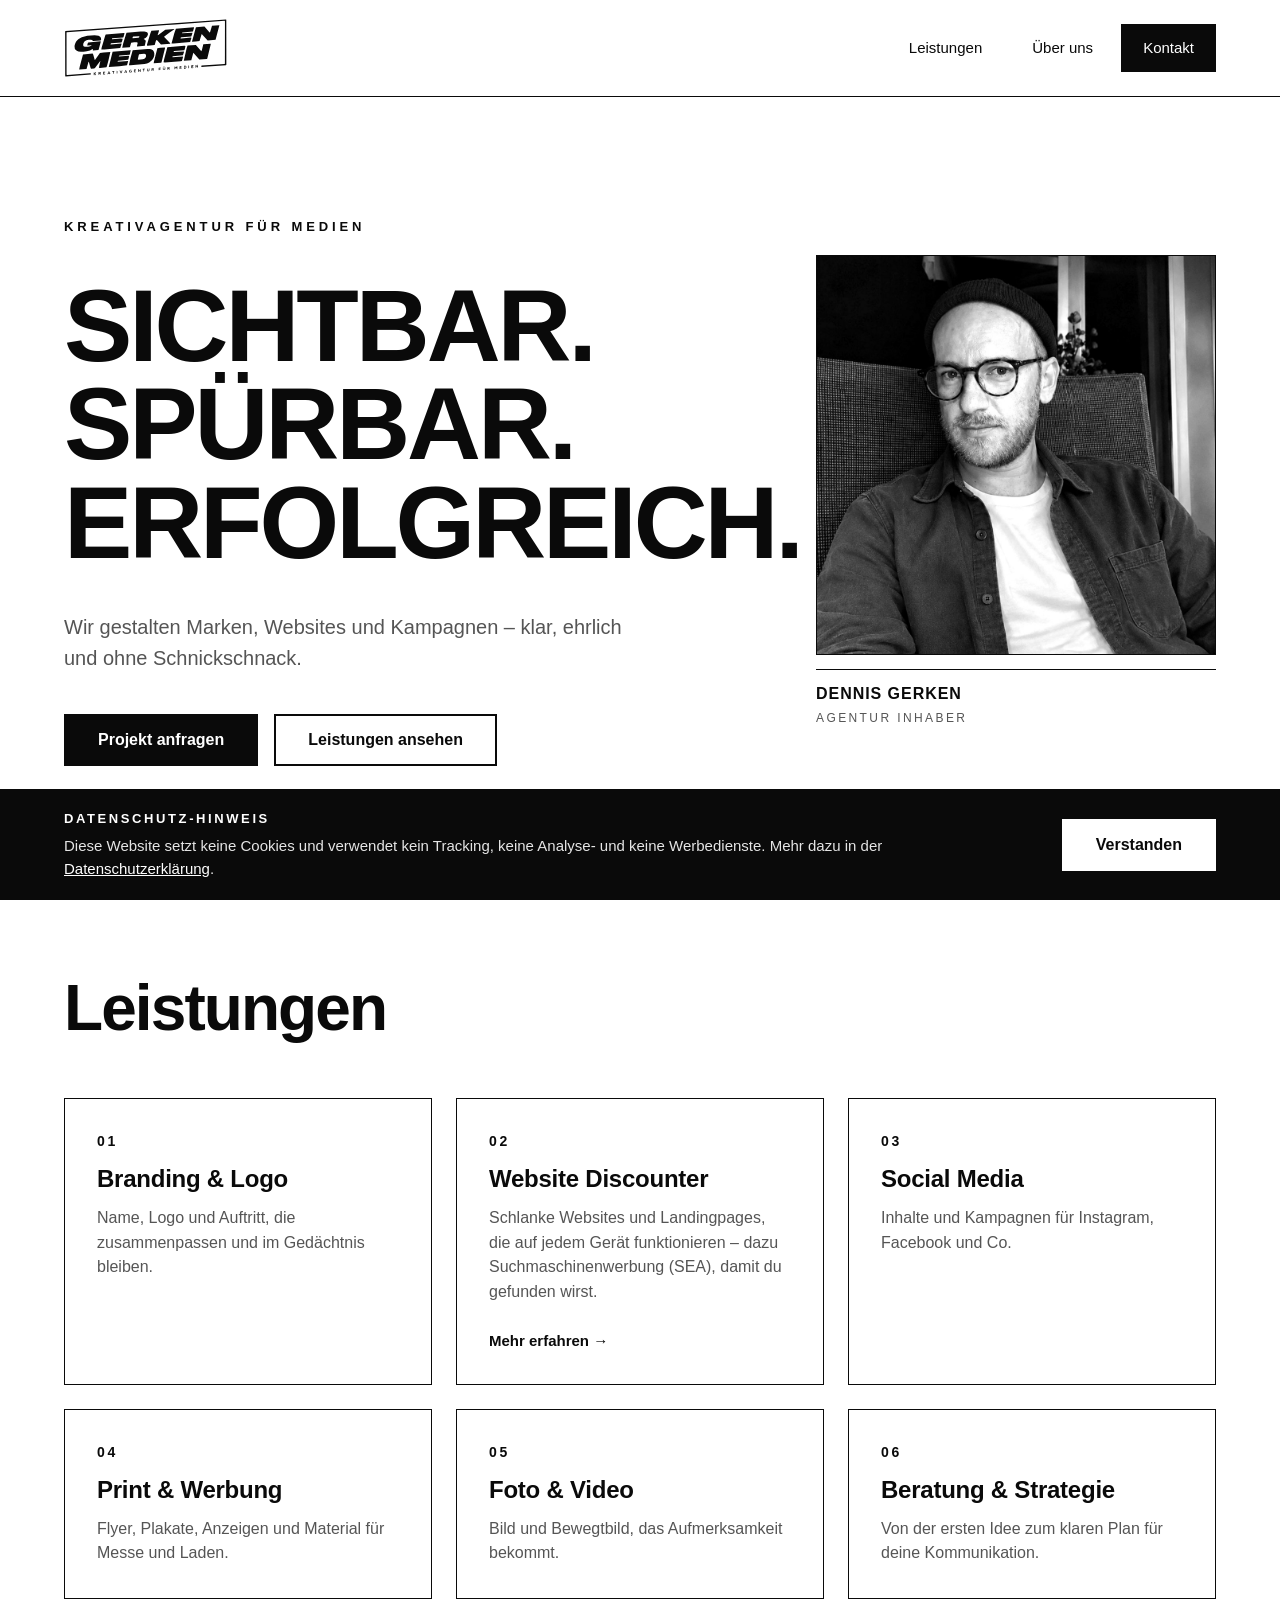
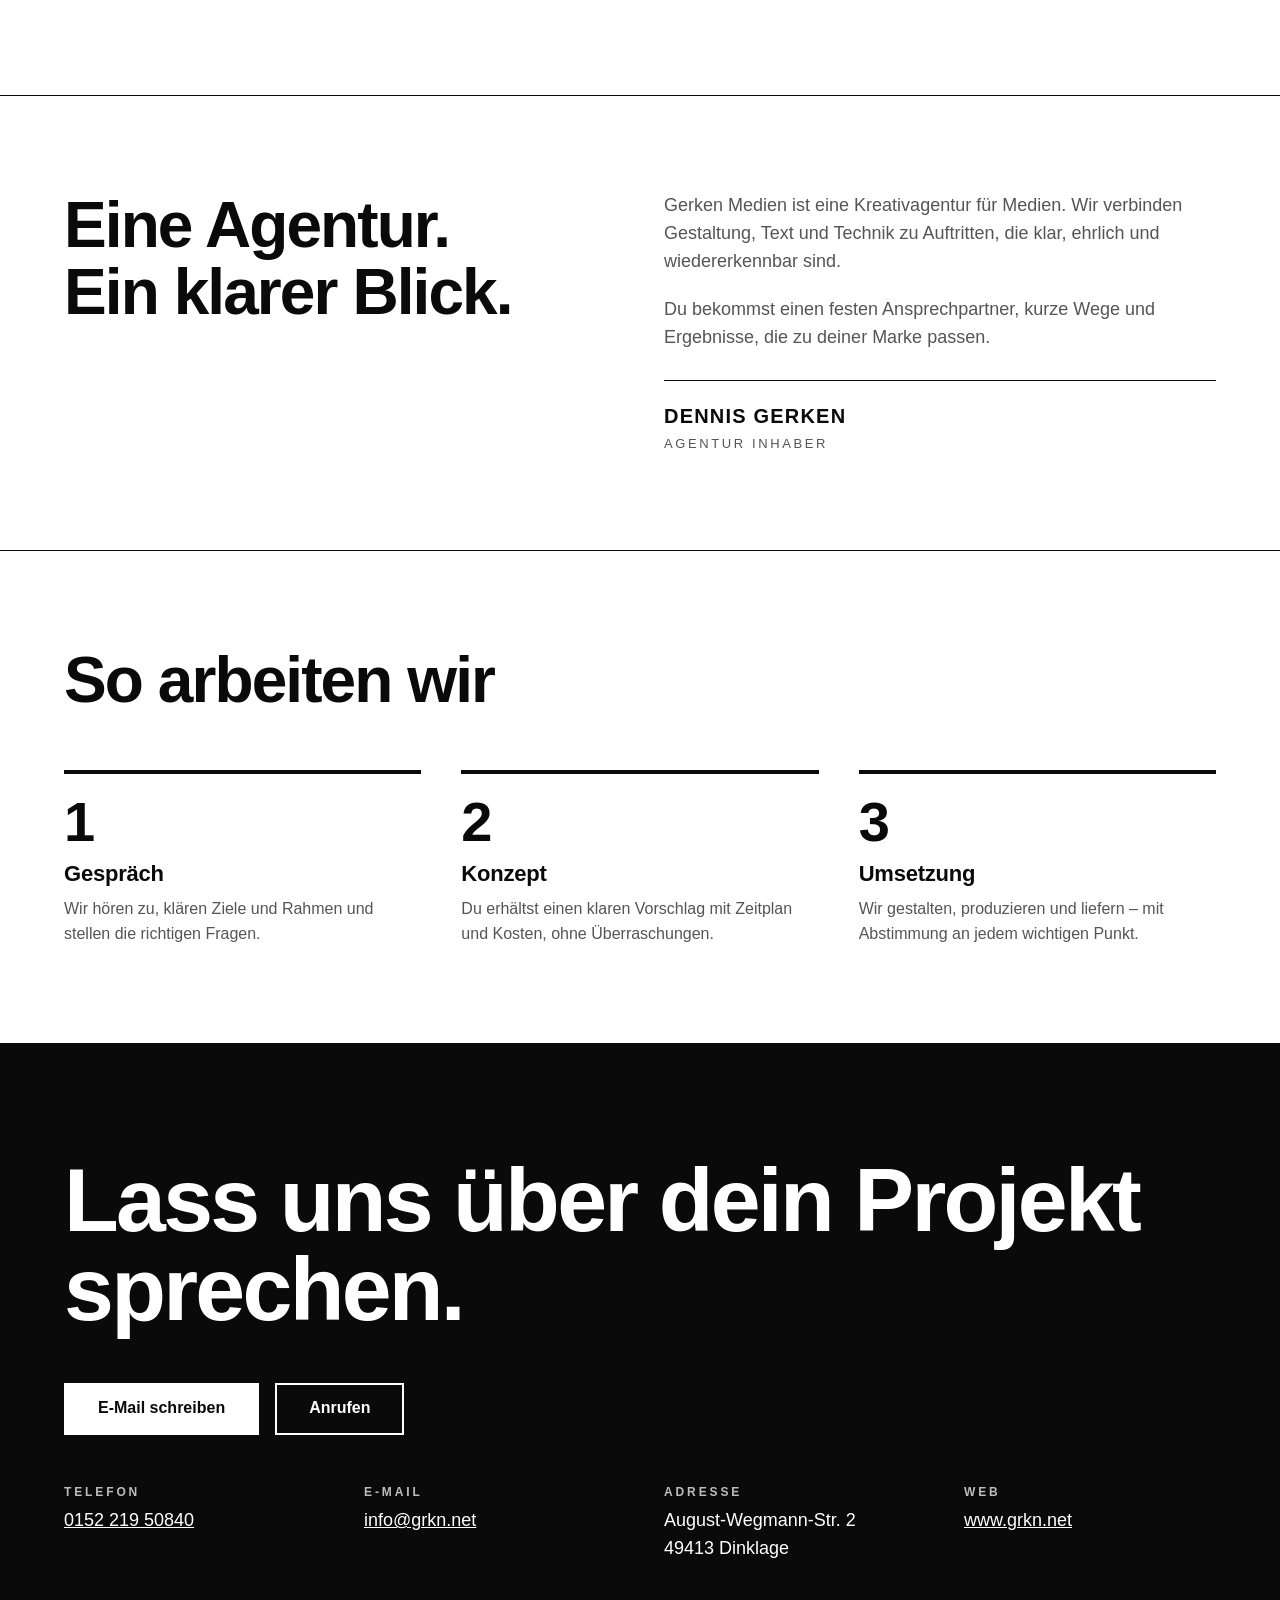
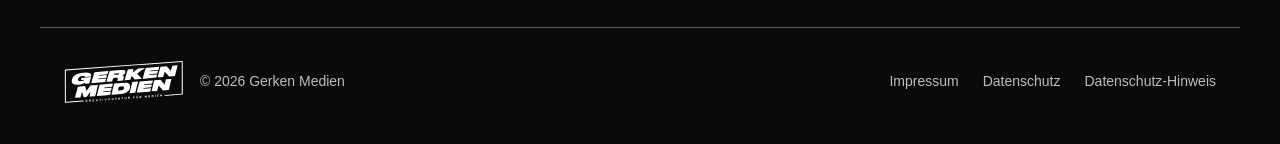
==== index.html @ 472004ef "Telefonnummer geändert auf 0152 219 50840 (Startseite, Impressum, Datenschutz) Co-Authored-By: Claud" ====
<!doctype html>
<html lang="de">
<head>
<meta charset="utf-8">
<meta name="viewport" content="width=device-width, initial-scale=1">
<title>Gerken Medien – Kreativagentur für Medien in Dinklage</title>
<meta name="description" content="Gerken Medien ist deine Kreativagentur für Medien: Branding, Webdesign, Social Media, Print, Foto und Video. Sichtbar. Spürbar. Erfolgreich.">
<link rel="icon" href="favicon.svg" type="image/svg+xml">
<link rel="stylesheet" href="style.css?v=20261028">
</head>
<body>
<a class="skip" href="#inhalt">Zum Inhalt springen</a>

<header class="site-header">
<div class="wrap">
<a class="brand" href="index.html" aria-label="Gerken Medien – Startseite"><img src="logo.svg" alt="Gerken Medien – Kreativagentur für Medien" width="164" height="60"></a>
<nav class="nav" aria-label="Hauptnavigation">
<a href="#leistungen">Leistungen</a>
<a href="#ueber-uns">Über uns</a>
<a class="btn-nav" href="#kontakt">Kontakt</a>
</nav>
</div>
</header>

<main id="inhalt">
<section class="hero" style="border-top:0">
<div class="wrap hero-grid">
<div class="hero-text">
<p class="eyebrow">Kreativagentur für Medien</p>
<h1>SICHTBAR.<br>SPÜRBAR.<br>ERFOLGREICH.</h1>
<p class="lead">Wir gestalten Marken, Websites und Kampagnen – klar, ehrlich und ohne Schnickschnack.</p>
<div class="actions">
<a class="btn btn-solid" href="#kontakt">Projekt anfragen</a>
<a class="btn btn-line" href="#leistungen">Leistungen ansehen</a>
</div>
</div>
<figure class="hero-photo">
<img src="dennis-gerken.jpg?v=20261028" width="1000" height="1000" alt="Dennis Gerken, Inhaber von Gerken Medien" fetchpriority="high">
<figcaption><strong>Dennis Gerken</strong><span>Agentur Inhaber</span></figcaption>
</figure>
</div>
</section>

<section id="leistungen" class="section">
<div class="wrap stack">
<h2>Leistungen</h2>
<div class="cards">
<article class="card"><span class="no">01</span><h3>Branding &amp; Logo</h3><p>Name, Logo und Auftritt, die zusammenpassen und im Gedächtnis bleiben.</p></article>
<a class="card card-link" href="https://www.gerken-medien.de/wd" target="_blank" rel="noopener"><span class="no">02</span><h3>Website Discounter</h3><p>Schlanke Websites und Landingpages, die auf jedem Gerät funktionieren – dazu Suchmaschinenwerbung (SEA), damit du gefunden wirst.</p><span class="more">Mehr erfahren →<span class="sr"> (öffnet gerken-medien.de in neuem Tab)</span></span></a>
<article class="card"><span class="no">03</span><h3>Social Media</h3><p>Inhalte und Kampagnen für Instagram, Facebook und Co.</p></article>
<article class="card"><span class="no">04</span><h3>Print &amp; Werbung</h3><p>Flyer, Plakate, Anzeigen und Material für Messe und Laden.</p></article>
<article class="card"><span class="no">05</span><h3>Foto &amp; Video</h3><p>Bild und Bewegtbild, das Aufmerksamkeit bekommt.</p></article>
<article class="card"><span class="no">06</span><h3>Beratung &amp; Strategie</h3><p>Von der ersten Idee zum klaren Plan für deine Kommunikation.</p></article>
</div>
</div>
</section>

<section id="ueber-uns" class="section">
<div class="wrap two">
<h2>Eine Agentur.<br>Ein klarer Blick.</h2>
<div class="text">
<p>Gerken Medien ist eine Kreativagentur für Medien. Wir verbinden Gestaltung, Text und Technik zu Auftritten, die klar, ehrlich und wiedererkennbar sind.</p>
<p>Du bekommst einen festen Ansprechpartner, kurze Wege und Ergebnisse, die zu deiner Marke passen.</p>
<div class="person"><strong>Dennis Gerken</strong><span>Agentur Inhaber</span></div>
</div>
</div>
</section>

<section class="section">
<div class="wrap stack">
<h2>So arbeiten wir</h2>
<div class="steps">
<div class="step"><span class="n">1</span><h3>Gespräch</h3><p>Wir hören zu, klären Ziele und Rahmen und stellen die richtigen Fragen.</p></div>
<div class="step"><span class="n">2</span><h3>Konzept</h3><p>Du erhältst einen klaren Vorschlag mit Zeitplan und Kosten, ohne Überraschungen.</p></div>
<div class="step"><span class="n">3</span><h3>Umsetzung</h3><p>Wir gestalten, produzieren und liefern – mit Abstimmung an jedem wichtigen Punkt.</p></div>
</div>
</div>
</section>

<section id="kontakt" class="contact dark">
<div class="wrap">
<h2>Lass uns über dein Projekt sprechen.</h2>
<div class="actions">
<a class="btn btn-white" href="mailto:info@grkn.net">E-Mail schreiben</a>
<a class="btn btn-ghost" href="tel:+4915221950840">Anrufen</a>
</div>
<address class="facts">
<div><span class="k">Telefon</span><a href="tel:+4915221950840">0152 219 50840</a></div>
<div><span class="k">E-Mail</span><a href="mailto:info@grkn.net">info@grkn.net</a></div>
<div><span class="k">Adresse</span><span>August-Wegmann-Str. 2<br>49413 Dinklage</span></div>
<div><span class="k">Web</span><a href="https://www.grkn.net">www.grkn.net</a></div>
</address>
</div>
</section>
</main>

<footer class="site-footer dark">
<div class="wrap">
<div style="display:flex;align-items:center;gap:16px">
<img src="logo-weiss.svg" alt="Gerken Medien" width="120" height="44">
<span>© 2026 Gerken Medien</span>
</div>
<nav aria-label="Rechtliches">
<a href="impressum.html">Impressum</a>
<a href="datenschutz.html">Datenschutz</a>
<button type="button" class="linklike" data-hinweis-oeffnen>Datenschutz-Hinweis</button>
</nav>
</div>
</footer>
<div id="cookie-hinweis" class="cookie" role="region" aria-labelledby="cookie-titel" hidden>
<div class="cookie-inner">
<div class="cookie-text">
<strong id="cookie-titel">Datenschutz-Hinweis</strong>
<p>Diese Website setzt keine Cookies und verwendet kein Tracking, keine Analyse- und keine Werbedienste. Mehr dazu in der <a href="datenschutz.html">Datenschutzerklärung</a>.</p>
</div>
<div class="cookie-actions">
<button type="button" id="cookie-ok" class="btn btn-white">Verstanden</button>
</div>
</div>
</div>
<script src="cookie-banner.js?v=1" defer></script>
</body>
</html>
---- style.css ----
/* Gerken Medien – schlichtes Schwarz-Weiß-Design, keine externen Ressourcen */
:root{--ink:#0A0A0A;--paper:#FFFFFF;--muted:#555555;--soft:#BDBDBD}
*{box-sizing:border-box}
html{scroll-behavior:smooth}
body{margin:0;background:var(--paper);color:var(--ink);font-family:"Helvetica Neue",Helvetica,Arial,system-ui,sans-serif;line-height:1.55;-webkit-font-smoothing:antialiased}
a{color:var(--ink)}
a:hover{color:var(--muted)}
img{max-width:100%;height:auto;display:block}
.wrap{max-width:1200px;margin:0 auto;padding:0 24px}
h1,h2,h3{margin:0;font-weight:800;letter-spacing:-0.03em;line-height:1.05}
p{margin:0}
.skip{position:absolute;left:-999px;top:0;background:var(--ink);color:var(--paper);padding:12px 16px;z-index:10}
.skip:focus{left:0}
:focus-visible{outline:3px solid var(--ink);outline-offset:3px}
.dark :focus-visible{outline-color:var(--paper)}

/* Kopf */
.site-header{border-bottom:1px solid var(--ink)}
.site-header .wrap{display:flex;flex-wrap:wrap;align-items:center;justify-content:space-between;gap:16px;padding-top:18px;padding-bottom:18px}
.brand img{height:60px;width:auto}
.nav{display:flex;flex-wrap:wrap;align-items:center;gap:8px 6px;font-size:15px;font-weight:500}
.nav a{text-decoration:none;padding:12px 22px;color:var(--ink);transition:background-color .2s ease,color .2s ease}
.nav a:hover{background:var(--ink);color:var(--paper)}
.nav a.btn-nav{background:var(--ink);color:var(--paper)}
.nav a.btn-nav:hover{background:var(--muted);color:var(--paper)}

/* Buttons */
.btn{display:inline-flex;align-items:center;min-height:52px;padding:0 32px;font-weight:700;font-size:16px;text-decoration:none;border:2px solid var(--ink);transition:background-color .2s ease,color .2s ease,border-color .2s ease}
.btn-solid{background:var(--ink);color:var(--paper)}
.btn-solid:hover{background:var(--paper);border-color:var(--ink);color:var(--ink)}
.btn-line{background:transparent;color:var(--ink)}
.btn-line:hover{background:var(--ink);color:var(--paper)}
.btn-white{background:var(--paper);color:var(--ink);border-color:var(--paper)}
.btn-white:hover{background:var(--ink);border-color:var(--paper);color:var(--paper)}
.btn-ghost{background:transparent;color:var(--paper);border-color:var(--paper)}

/* Hero */
.hero{padding:120px 0 112px}
.hero-grid{display:flex;flex-wrap:wrap;align-items:center;justify-content:space-between;gap:56px}
.hero-text{flex:1 1 520px;display:flex;flex-direction:column;gap:40px;min-width:0}
.hero-photo{flex:0 1 400px;margin:0;display:flex;flex-direction:column;gap:14px}
.hero-photo img{width:100%;aspect-ratio:1/1;object-fit:cover;border:1px solid var(--ink);filter:grayscale(1)}
.hero-photo figcaption{display:flex;flex-direction:column;gap:2px;border-top:1px solid var(--ink);padding-top:12px}
.hero-photo strong{font-size:16px;letter-spacing:.06em;text-transform:uppercase}
.hero-photo span{font-size:12px;letter-spacing:.2em;text-transform:uppercase;color:var(--muted)}
.eyebrow{font-size:13px;font-weight:700;letter-spacing:.3em;text-transform:uppercase}
.hero h1{font-size:clamp(44px,8vw,104px);line-height:.96}
.hero .lead{max-width:560px;font-size:20px;color:var(--muted)}
.actions{display:flex;flex-wrap:wrap;gap:16px}

/* Sektionen */
section{border-top:1px solid var(--ink)}
.section{padding:96px 0}
.section h2{font-size:clamp(36px,5vw,64px)}
.stack{display:flex;flex-direction:column;gap:56px}
.cards{display:flex;flex-wrap:wrap;gap:24px}
.card{flex:1 1 320px;border:1px solid var(--ink);padding:32px;display:flex;flex-direction:column;gap:12px;background:var(--paper);color:var(--ink);transition:background-color .2s ease,color .2s ease}
.card:hover{background:var(--ink);color:var(--paper)}
a.card{text-decoration:none}
.card-link .more{margin-top:auto;padding-top:12px;font-size:15px;font-weight:700}
.sr{position:absolute;width:1px;height:1px;overflow:hidden;clip:rect(0 0 0 0);white-space:nowrap}
.card .no{font-size:14px;font-weight:700;letter-spacing:.2em}
.card h3{font-size:24px;letter-spacing:-0.01em;line-height:1.2}
.card p{color:var(--muted);transition:color .2s ease}
.card:hover p{color:var(--paper)}
@media (prefers-reduced-motion:reduce){.card,.card p,.nav a,.btn{transition:none}}
.two{display:flex;flex-wrap:wrap;gap:48px}
.two>*{flex:1 1 360px}
.text{display:flex;flex-direction:column;gap:20px;font-size:18px;color:var(--muted)}
.person{margin-top:8px;border-top:1px solid var(--ink);padding-top:20px;color:var(--ink);display:flex;flex-direction:column;gap:2px}
.person strong{font-size:20px;letter-spacing:.06em;text-transform:uppercase}
.person span{font-size:13px;letter-spacing:.2em;text-transform:uppercase;color:var(--muted)}
.steps{display:flex;flex-wrap:wrap;gap:40px}
.step{flex:1 1 260px;display:flex;flex-direction:column;gap:12px;border-top:4px solid var(--ink);padding-top:20px}
.step .n{font-size:56px;font-weight:800;letter-spacing:-0.03em;line-height:1}
.step h3{font-size:22px;letter-spacing:-0.01em}
.step p{color:var(--muted)}

/* Kontakt + Fuß (dunkel) */
.dark{background:var(--ink);color:var(--paper)}
.dark a{color:var(--paper)}
.dark a:hover{color:var(--soft)}
.dark a.btn-white{color:var(--ink)}
.dark a.btn-white:hover{color:var(--paper)}
.dark a.btn-ghost{color:var(--paper)}
.dark a.btn-ghost:hover{background:var(--paper);color:var(--ink)}
.contact{padding:112px 0 64px;border-top:1px solid var(--ink)}
.contact .wrap{display:flex;flex-direction:column;gap:48px}
.contact h2{font-size:clamp(40px,7vw,96px);line-height:1}
.facts{display:flex;flex-wrap:wrap;gap:32px 48px;font-size:18px;font-style:normal}
.facts div{flex:1 1 220px;display:flex;flex-direction:column;gap:6px}
.facts dt,.facts .k{font-size:12px;font-weight:700;letter-spacing:.24em;text-transform:uppercase;color:var(--soft)}
.facts dd{margin:0}
.site-footer .wrap{border-top:1px solid #555;padding-top:32px;padding-bottom:40px;display:flex;flex-wrap:wrap;align-items:center;justify-content:space-between;gap:20px;font-size:14px;color:var(--soft)}
.site-footer img{height:44px;width:auto}
.site-footer nav{display:flex;flex-wrap:wrap;gap:8px 24px}
.site-footer a{color:var(--soft);text-decoration:none;padding:8px 0}
.site-footer a:hover{color:var(--paper)}

/* Rechtstexte */
.legal{padding:80px 0 112px;border-top:0}
.legal .wrap{max-width:820px}
.legal h1{font-size:clamp(28px,8vw,72px);margin-bottom:48px;overflow-wrap:break-word}
.legal h2{font-size:24px;letter-spacing:-0.01em;margin:48px 0 12px}
.legal h3{font-size:18px;letter-spacing:0;margin:28px 0 8px}
.legal p,.legal li{color:#222;margin-bottom:12px}
.legal ul{padding-left:22px;margin:0 0 12px}
.legal address{font-style:normal;margin-bottom:12px}
.legal .stand{margin-top:48px;color:var(--muted);font-size:14px}

/* Datenschutz-Hinweis */
.linklike{background:none;border:0;padding:8px 0;margin:0;font:inherit;color:var(--soft);cursor:pointer;text-decoration:none}
.linklike:hover{color:var(--paper)}
.cookie{position:fixed;left:0;right:0;bottom:0;z-index:50;background:var(--ink);color:var(--paper);border-top:1px solid var(--paper)}
.cookie[hidden]{display:none}
.cookie-inner{max-width:1200px;margin:0 auto;padding:20px 24px;display:flex;flex-wrap:wrap;align-items:center;justify-content:space-between;gap:16px 32px}
.cookie-text{flex:1 1 420px;font-size:15px}
.cookie-text strong{display:block;font-size:13px;letter-spacing:.2em;text-transform:uppercase;margin-bottom:4px}
.cookie-text p{color:#E5E5E5}
.cookie a{color:var(--paper);text-decoration:underline}
.cookie a:hover{color:var(--soft)}
.cookie .btn{cursor:pointer;font-family:inherit}
.cookie :focus-visible{outline-color:var(--paper)}
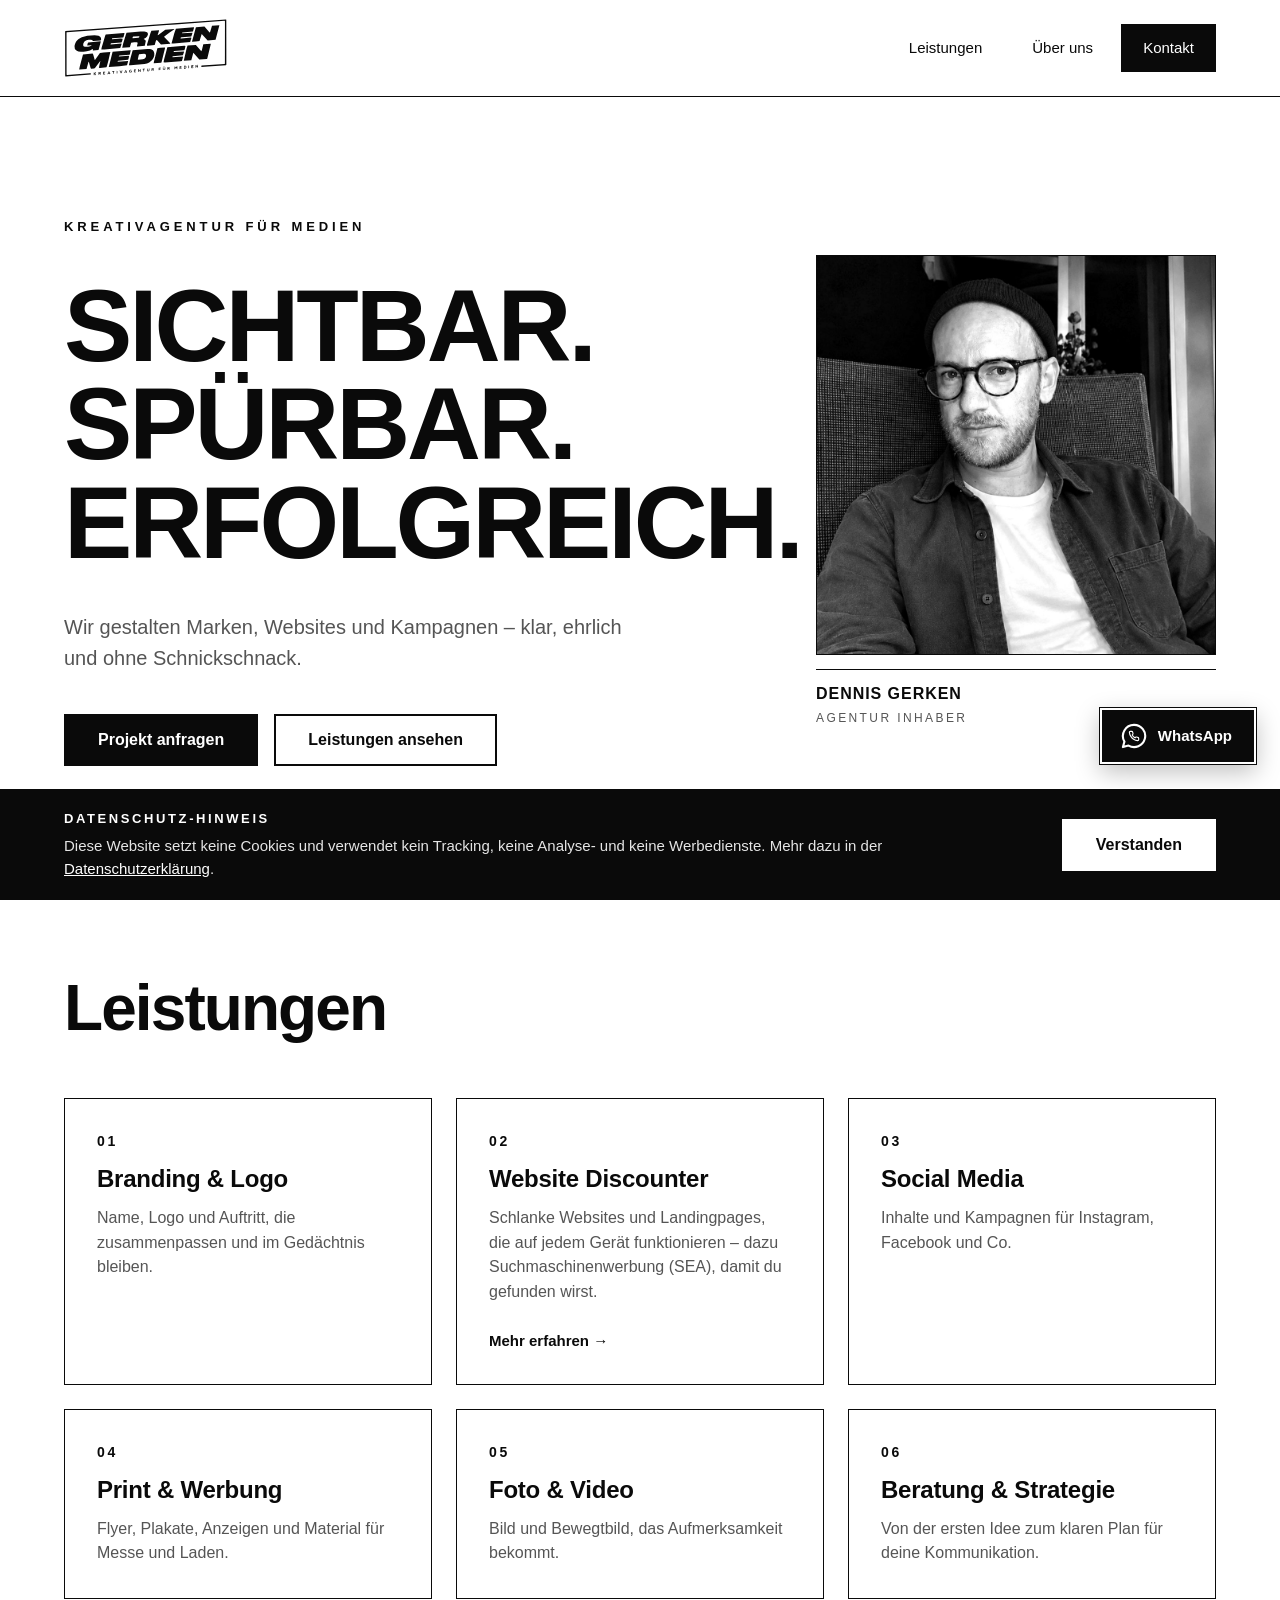
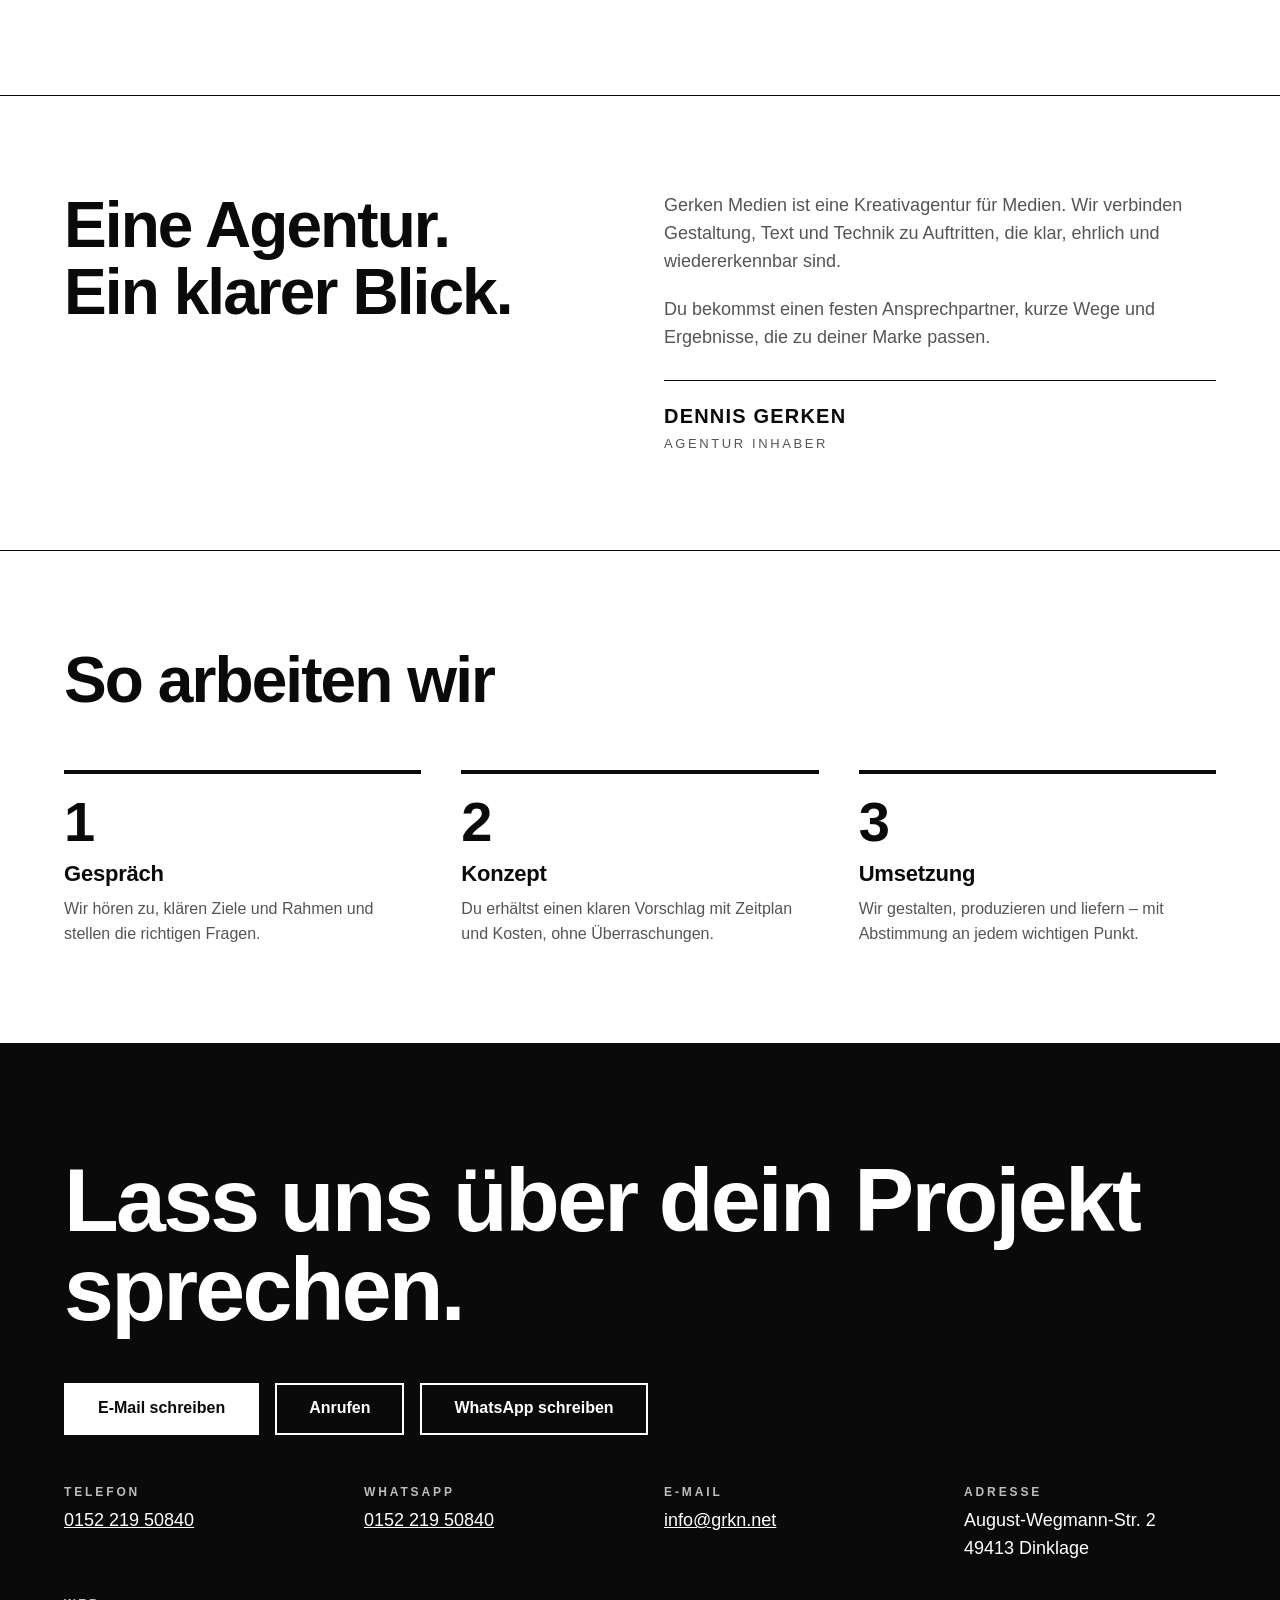
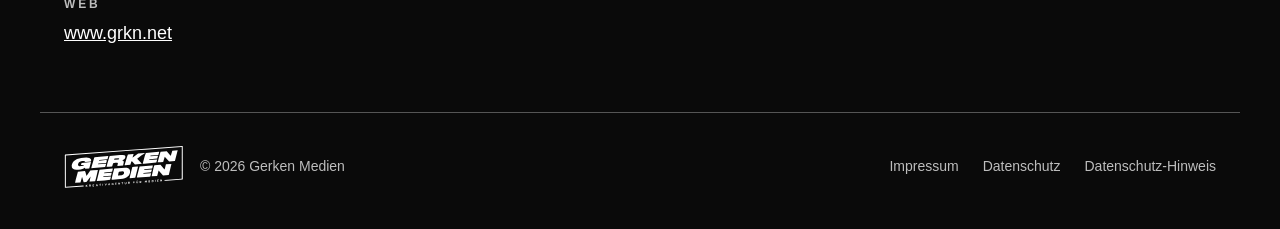
==== commit 8f17507f: "Entwurf: WhatsApp-Button (Click-to-Chat) und Datenschutz-Abschnitt Nur auf dem Branch entwurf-whatsa" ====
--- a/index.html
+++ b/index.html
@@ -6,7 +6,7 @@
 <title>Gerken Medien – Kreativagentur für Medien in Dinklage</title>
 <meta name="description" content="Gerken Medien ist deine Kreativagentur für Medien: Branding, Webdesign, Social Media, Print, Foto und Video. Sichtbar. Spürbar. Erfolgreich.">
 <link rel="icon" href="favicon.svg" type="image/svg+xml">
-<link rel="stylesheet" href="style.css?v=20261028">
+<link rel="stylesheet" href="style.css?v=20261030">
 </head>
 <body>
 <a class="skip" href="#inhalt">Zum Inhalt springen</a>
@@ -83,9 +83,11 @@
 <div class="actions">
 <a class="btn btn-white" href="mailto:info@grkn.net">E-Mail schreiben</a>
 <a class="btn btn-ghost" href="tel:+4915221950840">Anrufen</a>
+<a class="btn btn-ghost" href="https://wa.me/4915221950840?text=Hallo%20Dennis%2C%20ich%20interessiere%20mich%20f%C3%BCr%20eine%20Website%20und%20h%C3%A4tte%20gern%20ein%20paar%20Infos." target="_blank" rel="noopener noreferrer">WhatsApp schreiben<span class="sr"> (öffnet WhatsApp in neuem Fenster)</span></a>
 </div>
 <address class="facts">
 <div><span class="k">Telefon</span><a href="tel:+4915221950840">0152 219 50840</a></div>
+<div><span class="k">WhatsApp</span><a href="https://wa.me/4915221950840?text=Hallo%20Dennis%2C%20ich%20interessiere%20mich%20f%C3%BCr%20eine%20Website%20und%20h%C3%A4tte%20gern%20ein%20paar%20Infos." target="_blank" rel="noopener noreferrer">0152 219 50840</a></div>
 <div><span class="k">E-Mail</span><a href="mailto:info@grkn.net">info@grkn.net</a></div>
 <div><span class="k">Adresse</span><span>August-Wegmann-Str. 2<br>49413 Dinklage</span></div>
 <div><span class="k">Web</span><a href="https://www.grkn.net">www.grkn.net</a></div>
@@ -118,6 +120,7 @@
 </div>
 </div>
 </div>
-<script src="cookie-banner.js?v=1" defer></script>
+<a class="wa-float" href="https://wa.me/4915221950840?text=Hallo%20Dennis%2C%20ich%20interessiere%20mich%20f%C3%BCr%20eine%20Website%20und%20h%C3%A4tte%20gern%20ein%20paar%20Infos." target="_blank" rel="noopener noreferrer" aria-label="Per WhatsApp schreiben (öffnet WhatsApp in neuem Fenster)"><svg class="wa-icon" viewBox="0 0 24 24" width="28" height="28" fill="none" stroke="currentColor" stroke-width="1.8" stroke-linecap="round" stroke-linejoin="round" aria-hidden="true" focusable="false"><path d="M12 2.5a9.5 9.5 0 0 0-8.2 14.3L2.5 21.5l4.8-1.3A9.5 9.5 0 1 0 12 2.5z"></path><path transform="translate(7.2 7.2) scale(0.4)" d="M22 16.92v3a2 2 0 0 1-2.18 2 19.79 19.79 0 0 1-8.63-3.07 19.5 19.5 0 0 1-6-6 19.79 19.79 0 0 1-3.07-8.67A2 2 0 0 1 4.11 2h3a2 2 0 0 1 2 1.72 12.84 12.84 0 0 0 .7 2.81 2 2 0 0 1-.45 2.11L8.09 9.91a16 16 0 0 0 6 6l1.27-1.27a2 2 0 0 1 2.11-.45 12.84 12.84 0 0 0 2.81.7A2 2 0 0 1 22 16.92z" stroke-width="2.4"></path></svg><span class="wa-label">WhatsApp</span></a>
+<script src="cookie-banner.js?v=2" defer></script>
 </body>
 </html>
--- a/style.css
+++ b/style.css
@@ -121,3 +121,10 @@
 .cookie a:hover{color:var(--soft)}
 .cookie .btn{cursor:pointer;font-family:inherit}
 .cookie :focus-visible{outline-color:var(--paper)}
+
+/* WhatsApp-Button (Entwurf) */
+.wa-float{position:fixed;right:24px;bottom:calc(24px + var(--cookie-h,0px));z-index:40;display:inline-flex;align-items:center;gap:10px;min-height:56px;padding:0 22px 0 18px;background:var(--ink);color:var(--paper);border:2px solid var(--paper);box-shadow:0 0 0 1px var(--ink),0 8px 24px rgba(0,0,0,.25);text-decoration:none;font-weight:700;font-size:15px;transition:background-color .2s ease,color .2s ease,bottom .2s ease}
+.wa-float:hover{background:var(--paper);color:var(--ink);border-color:var(--ink)}
+.wa-float .wa-icon{flex:none}
+@media (max-width:560px){.wa-float{right:16px;padding:0 16px;gap:0}.wa-float .wa-label{position:absolute;width:1px;height:1px;overflow:hidden;clip:rect(0 0 0 0);white-space:nowrap}}
+@media (prefers-reduced-motion:reduce){.wa-float{transition:none}}
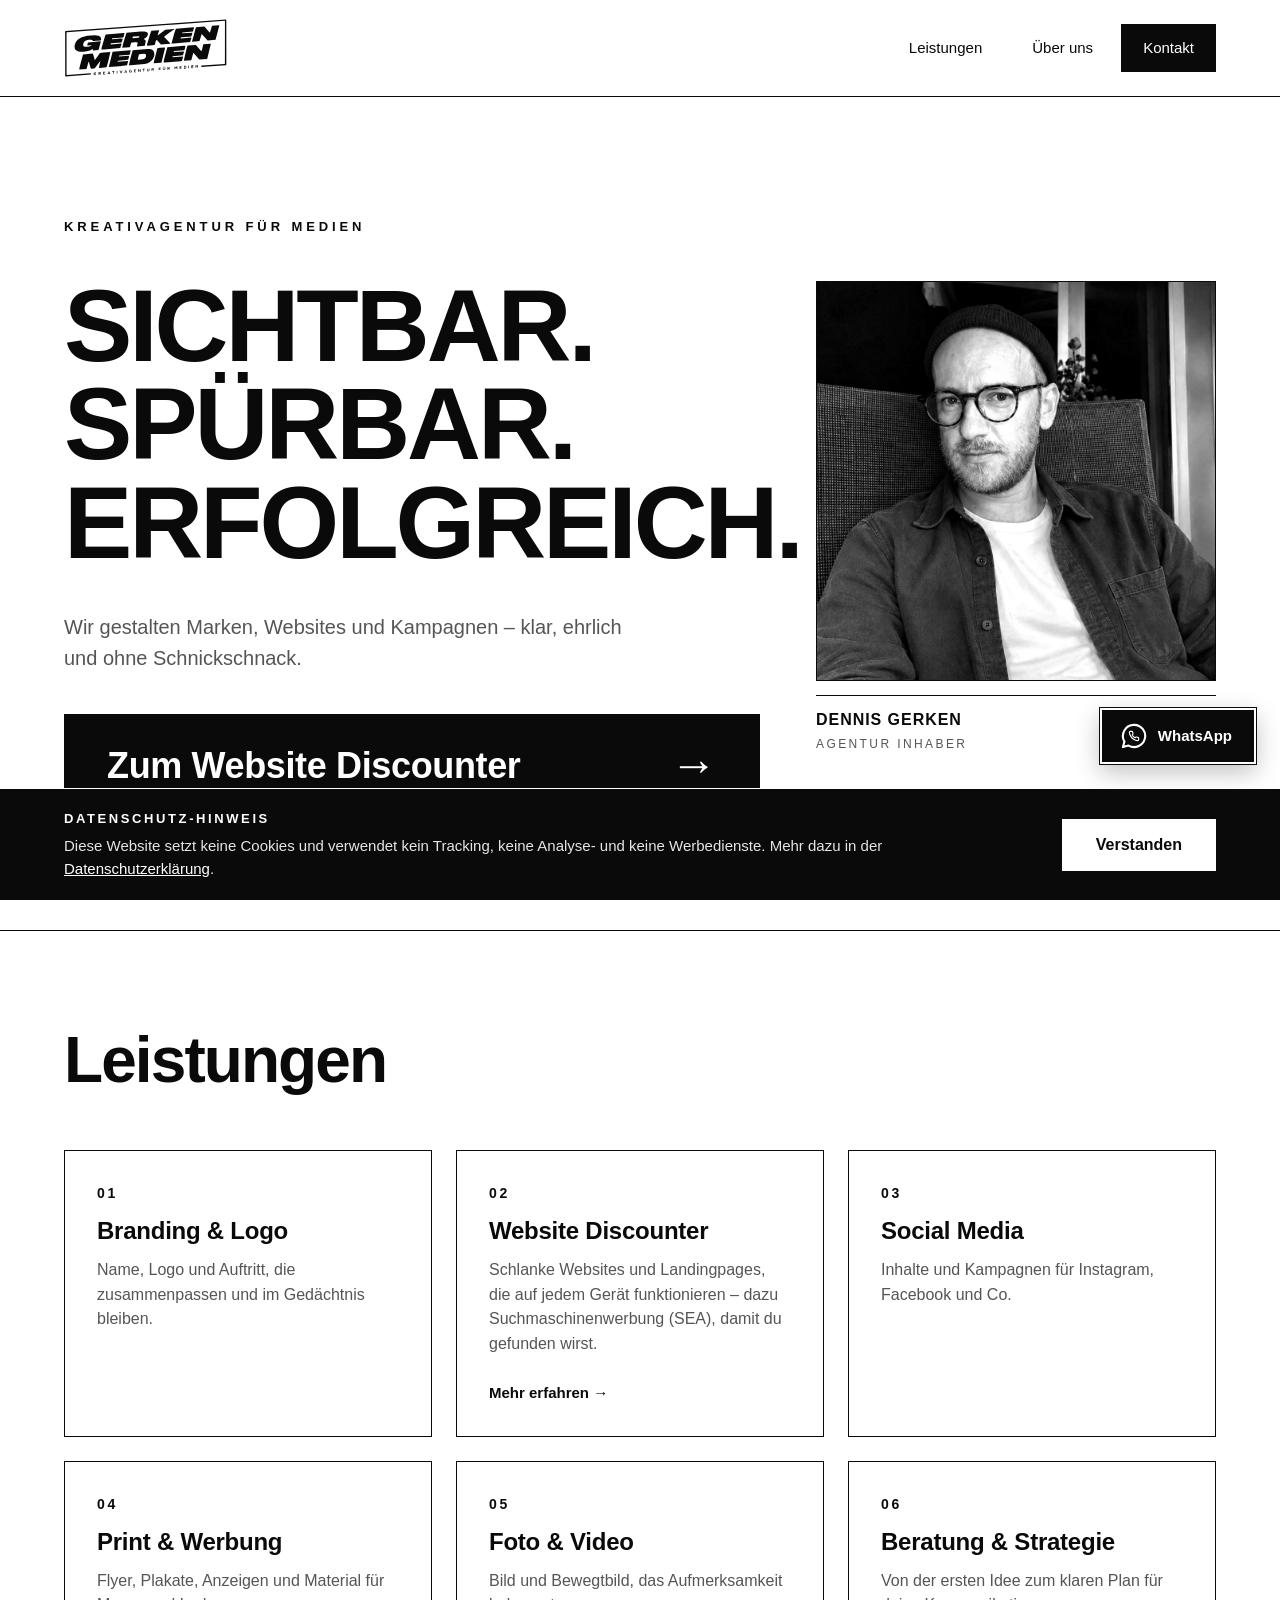
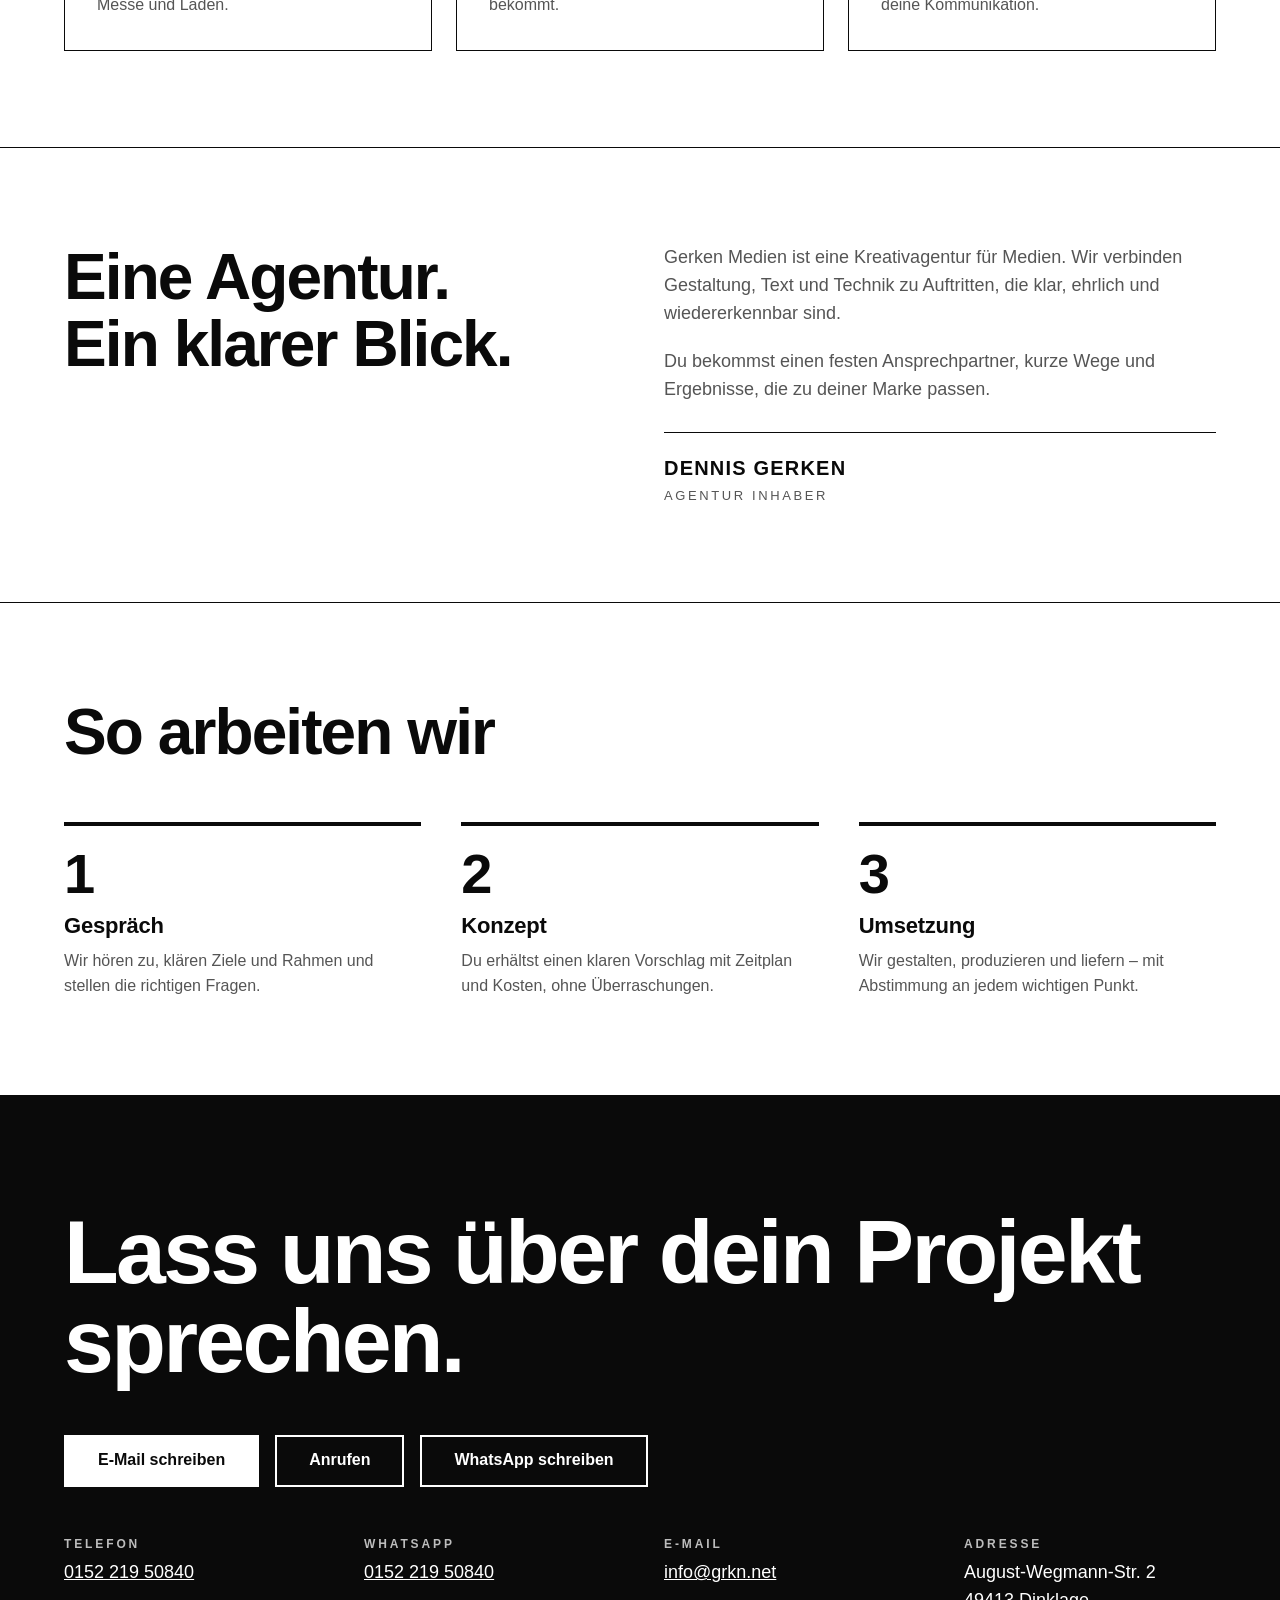
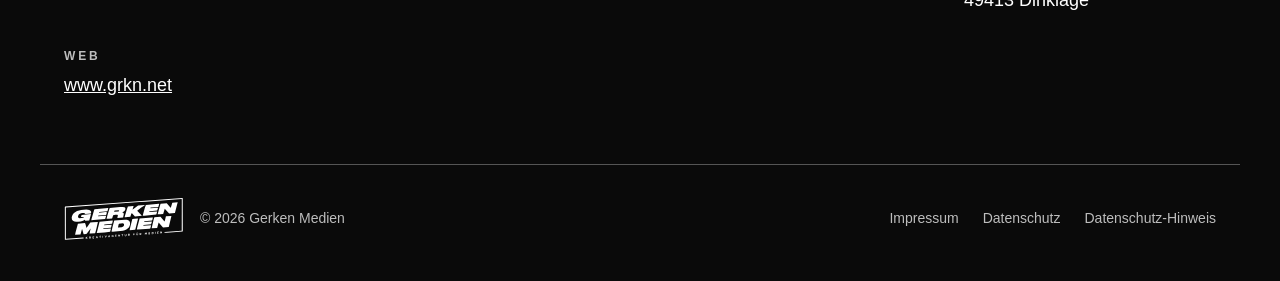
==== commit bf104f8c: "Startseite: großer Call-to-Action 'Zum Website Discounter' statt zwei kleiner Buttons Co-Authored-By" ====
--- a/index.html
+++ b/index.html
@@ -6,7 +6,7 @@
 <title>Gerken Medien – Kreativagentur für Medien in Dinklage</title>
 <meta name="description" content="Gerken Medien ist deine Kreativagentur für Medien: Branding, Webdesign, Social Media, Print, Foto und Video. Sichtbar. Spürbar. Erfolgreich.">
 <link rel="icon" href="favicon.svg" type="image/svg+xml">
-<link rel="stylesheet" href="style.css?v=20261030">
+<link rel="stylesheet" href="style.css?v=20261033">
 </head>
 <body>
 <a class="skip" href="#inhalt">Zum Inhalt springen</a>
@@ -29,10 +29,7 @@
 <p class="eyebrow">Kreativagentur für Medien</p>
 <h1>SICHTBAR.<br>SPÜRBAR.<br>ERFOLGREICH.</h1>
 <p class="lead">Wir gestalten Marken, Websites und Kampagnen – klar, ehrlich und ohne Schnickschnack.</p>
-<div class="actions">
-<a class="btn btn-solid" href="#kontakt">Projekt anfragen</a>
-<a class="btn btn-line" href="#leistungen">Leistungen ansehen</a>
-</div>
+<a class="btn-cta" href="https://www.gerken-medien.de/wd" target="_blank" rel="noopener"><span>Zum Website Discounter</span><span class="arrow" aria-hidden="true">→</span><span class="sr"> (öffnet gerken-medien.de in neuem Tab)</span></a>
 </div>
 <figure class="hero-photo">
 <img src="dennis-gerken.jpg?v=20261028" width="1000" height="1000" alt="Dennis Gerken, Inhaber von Gerken Medien" fetchpriority="high">
--- a/style.css
+++ b/style.css
@@ -128,3 +128,11 @@
 .wa-float .wa-icon{flex:none}
 @media (max-width:560px){.wa-float{right:16px;padding:0 16px;gap:0}.wa-float .wa-label{position:absolute;width:1px;height:1px;overflow:hidden;clip:rect(0 0 0 0);white-space:nowrap}}
 @media (prefers-reduced-motion:reduce){.wa-float{transition:none}}
+
+/* Großer Call-to-Action im Header */
+.btn-cta{display:flex;align-items:center;justify-content:space-between;gap:24px;width:100%;min-height:104px;padding:0 40px;background:var(--ink);color:var(--paper);border:3px solid var(--ink);text-decoration:none;font-size:clamp(22px,3.4vw,36px);font-weight:800;letter-spacing:-0.01em;line-height:1.1;transition:background-color .2s ease,color .2s ease}
+.btn-cta:hover{background:var(--paper);color:var(--ink)}
+.btn-cta .arrow{font-size:1.3em;transition:transform .2s ease}
+.btn-cta:hover .arrow{transform:translateX(8px)}
+@media (max-width:560px){.btn-cta{min-height:88px;padding:0 24px}}
+@media (prefers-reduced-motion:reduce){.btn-cta,.btn-cta .arrow{transition:none}}
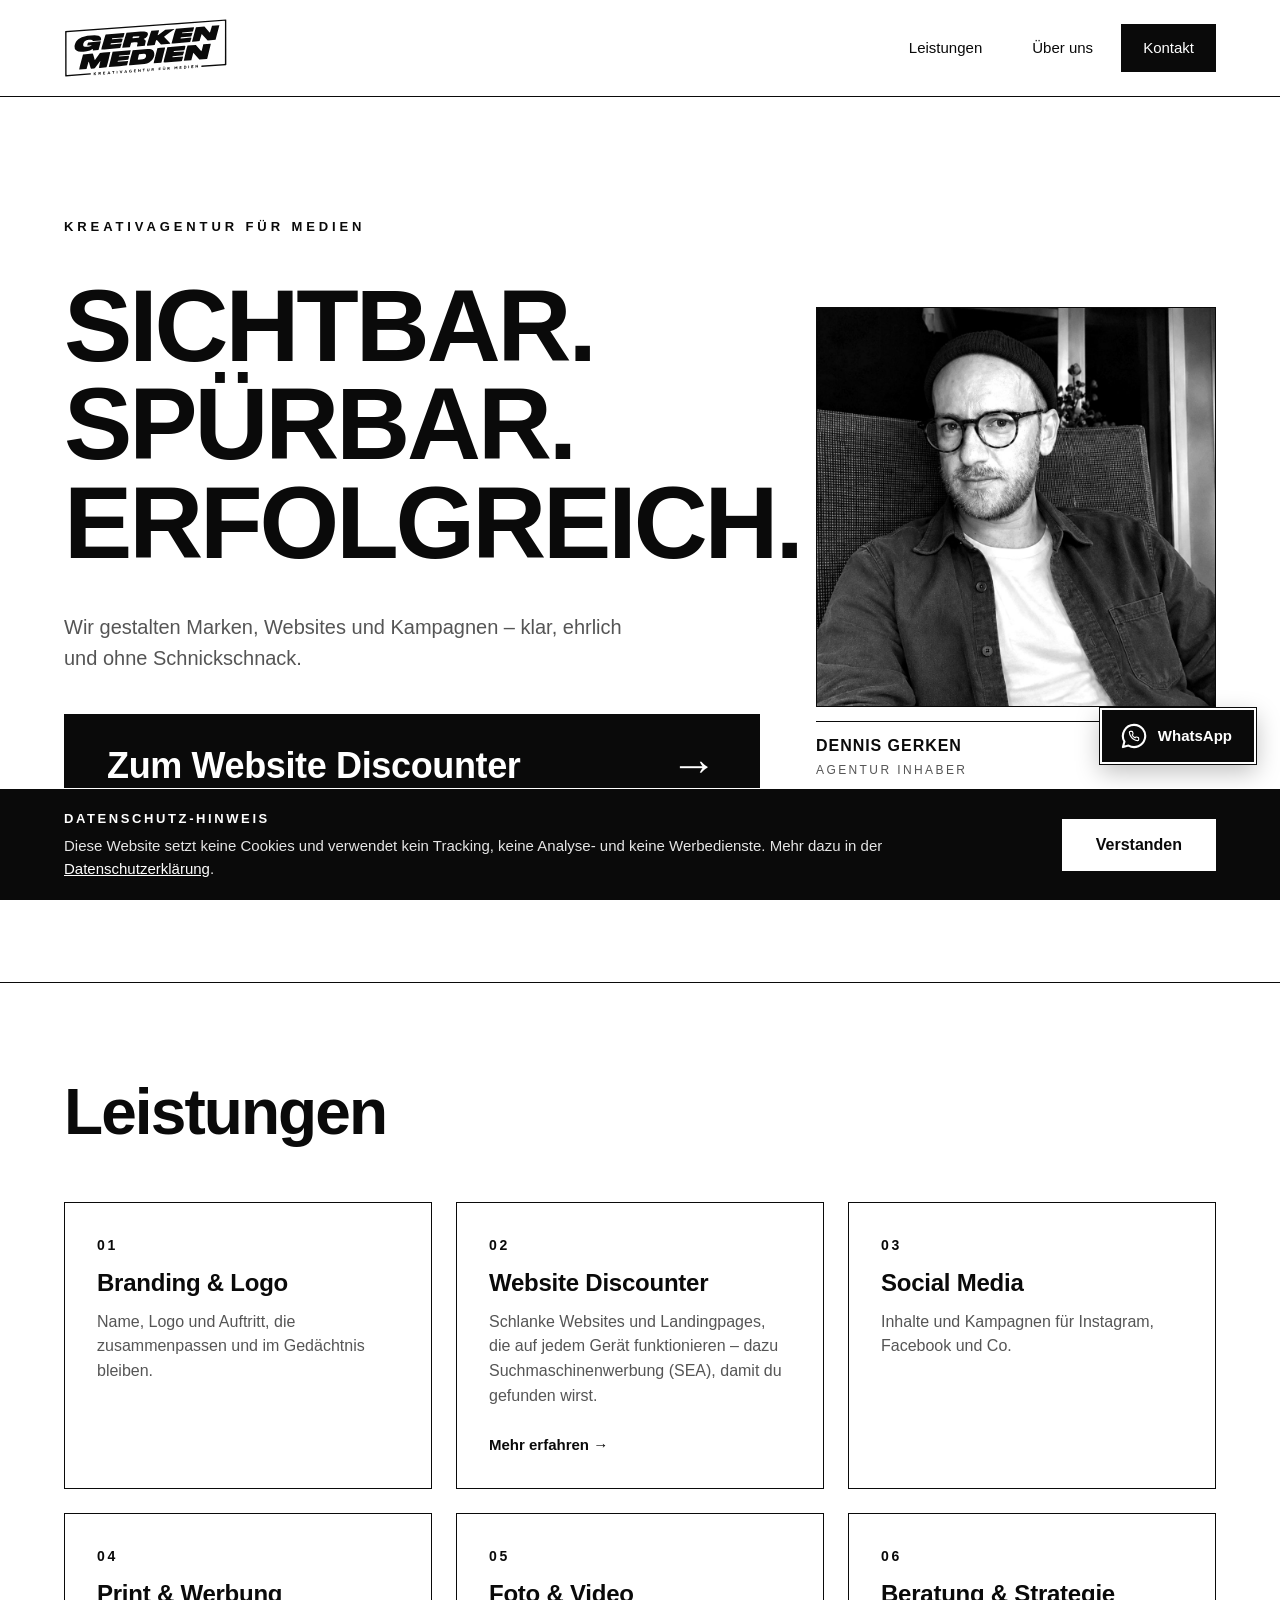
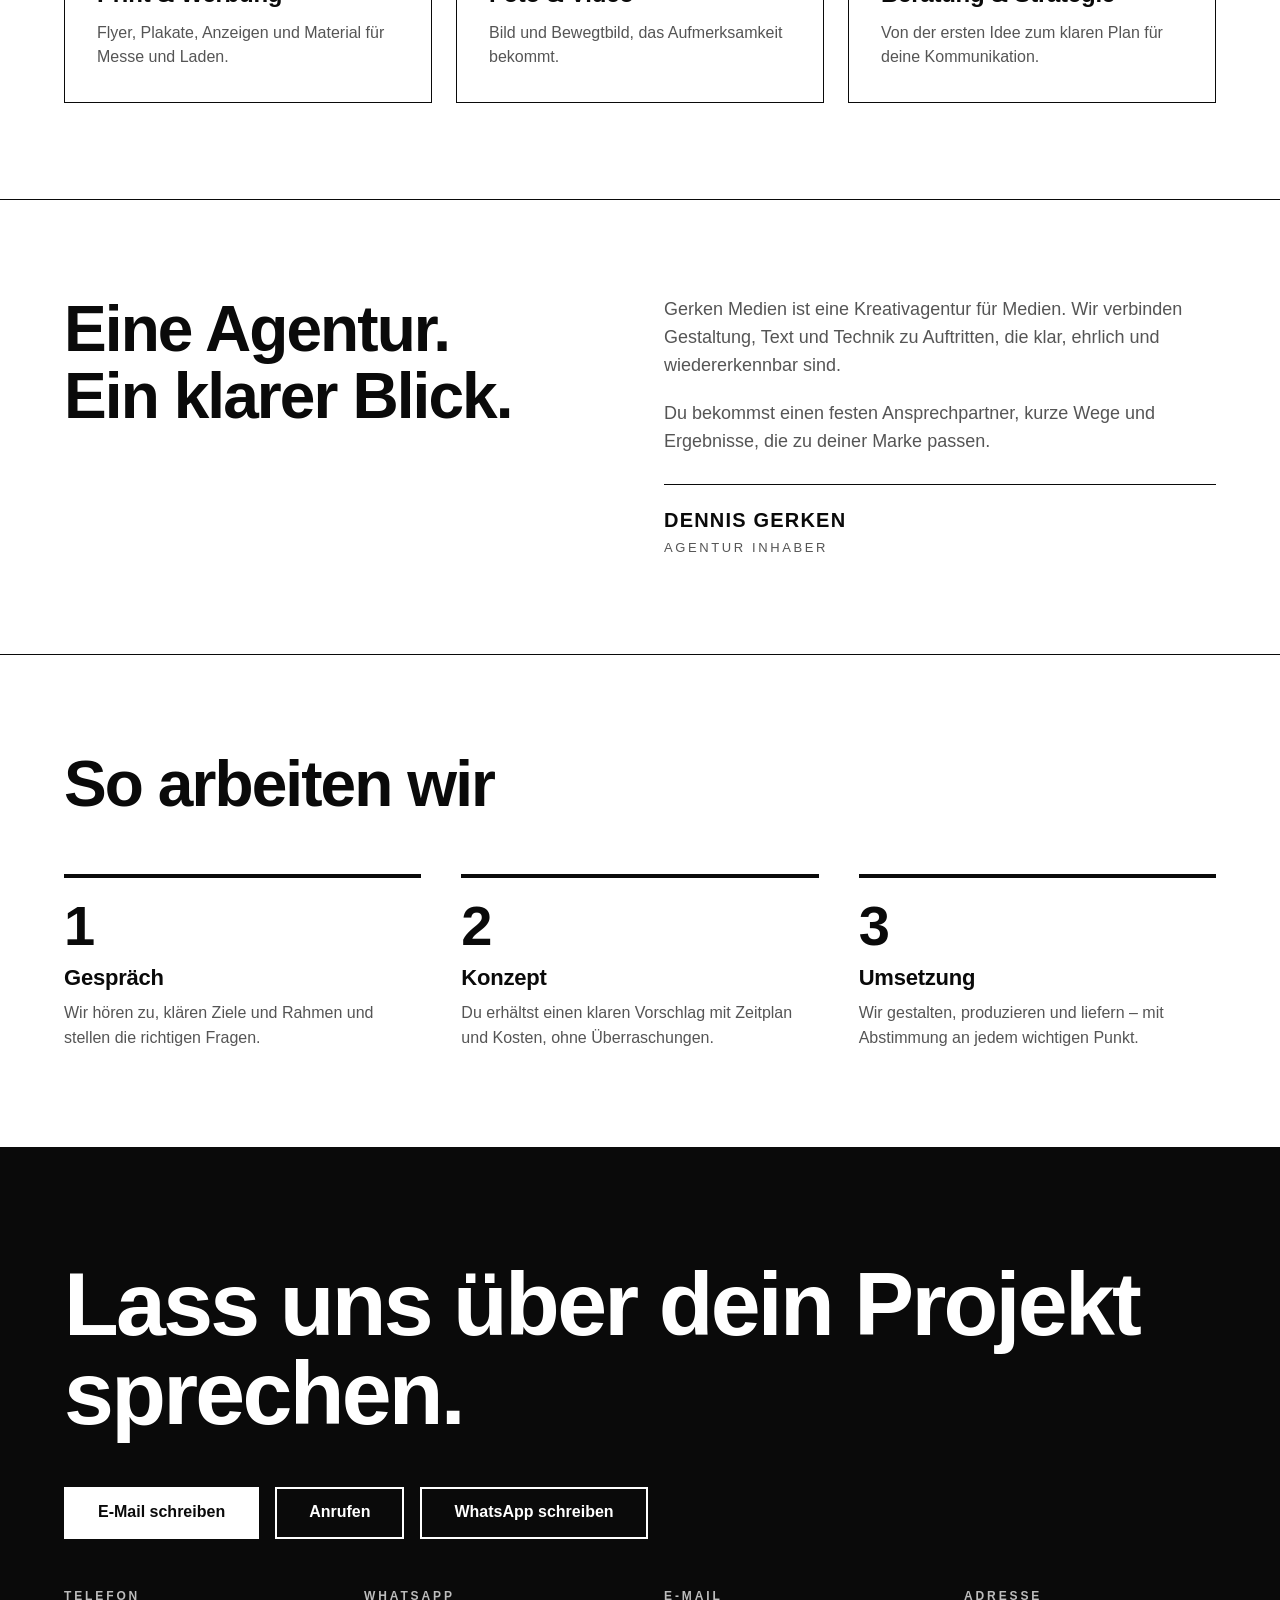
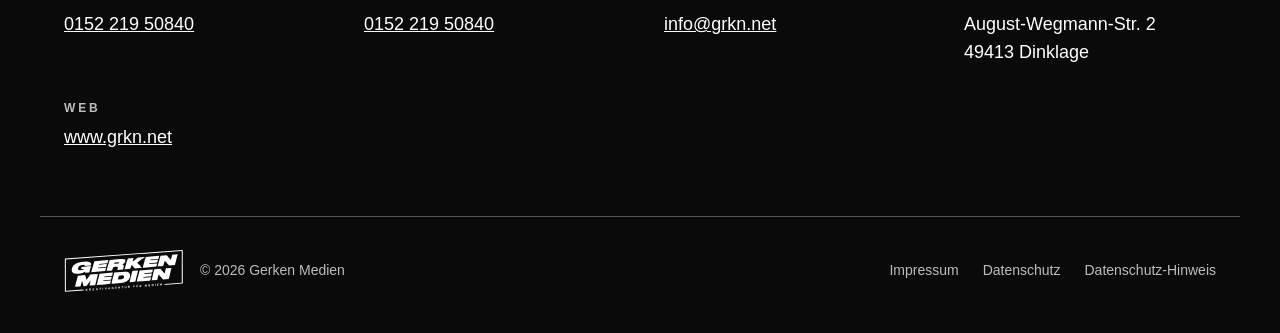
==== commit 1d58f7bf: "Startseite: Preishinweis 'ab 500 €' unter dem Call-to-Action Co-Authored-By: Claude Sonnet 5.5 <nore" ====
--- a/index.html
+++ b/index.html
@@ -6,7 +6,7 @@
 <title>Gerken Medien – Kreativagentur für Medien in Dinklage</title>
 <meta name="description" content="Gerken Medien ist deine Kreativagentur für Medien: Branding, Webdesign, Social Media, Print, Foto und Video. Sichtbar. Spürbar. Erfolgreich.">
 <link rel="icon" href="favicon.svg" type="image/svg+xml">
-<link rel="stylesheet" href="style.css?v=20261033">
+<link rel="stylesheet" href="style.css?v=20261034">
 </head>
 <body>
 <a class="skip" href="#inhalt">Zum Inhalt springen</a>
@@ -30,6 +30,7 @@
 <h1>SICHTBAR.<br>SPÜRBAR.<br>ERFOLGREICH.</h1>
 <p class="lead">Wir gestalten Marken, Websites und Kampagnen – klar, ehrlich und ohne Schnickschnack.</p>
 <a class="btn-cta" href="https://www.gerken-medien.de/wd" target="_blank" rel="noopener"><span>Zum Website Discounter</span><span class="arrow" aria-hidden="true">→</span><span class="sr"> (öffnet gerken-medien.de in neuem Tab)</span></a>
+<p class="cta-note">Deine eigene Website ab <strong>500 €</strong></p>
 </div>
 <figure class="hero-photo">
 <img src="dennis-gerken.jpg?v=20261028" width="1000" height="1000" alt="Dennis Gerken, Inhaber von Gerken Medien" fetchpriority="high">
--- a/style.css
+++ b/style.css
@@ -136,3 +136,6 @@
 .btn-cta:hover .arrow{transform:translateX(8px)}
 @media (max-width:560px){.btn-cta{min-height:88px;padding:0 24px}}
 @media (prefers-reduced-motion:reduce){.btn-cta,.btn-cta .arrow{transition:none}}
+
+.cta-note{margin-top:-16px;font-size:18px;color:var(--muted)}
+.cta-note strong{color:var(--ink);font-weight:800}
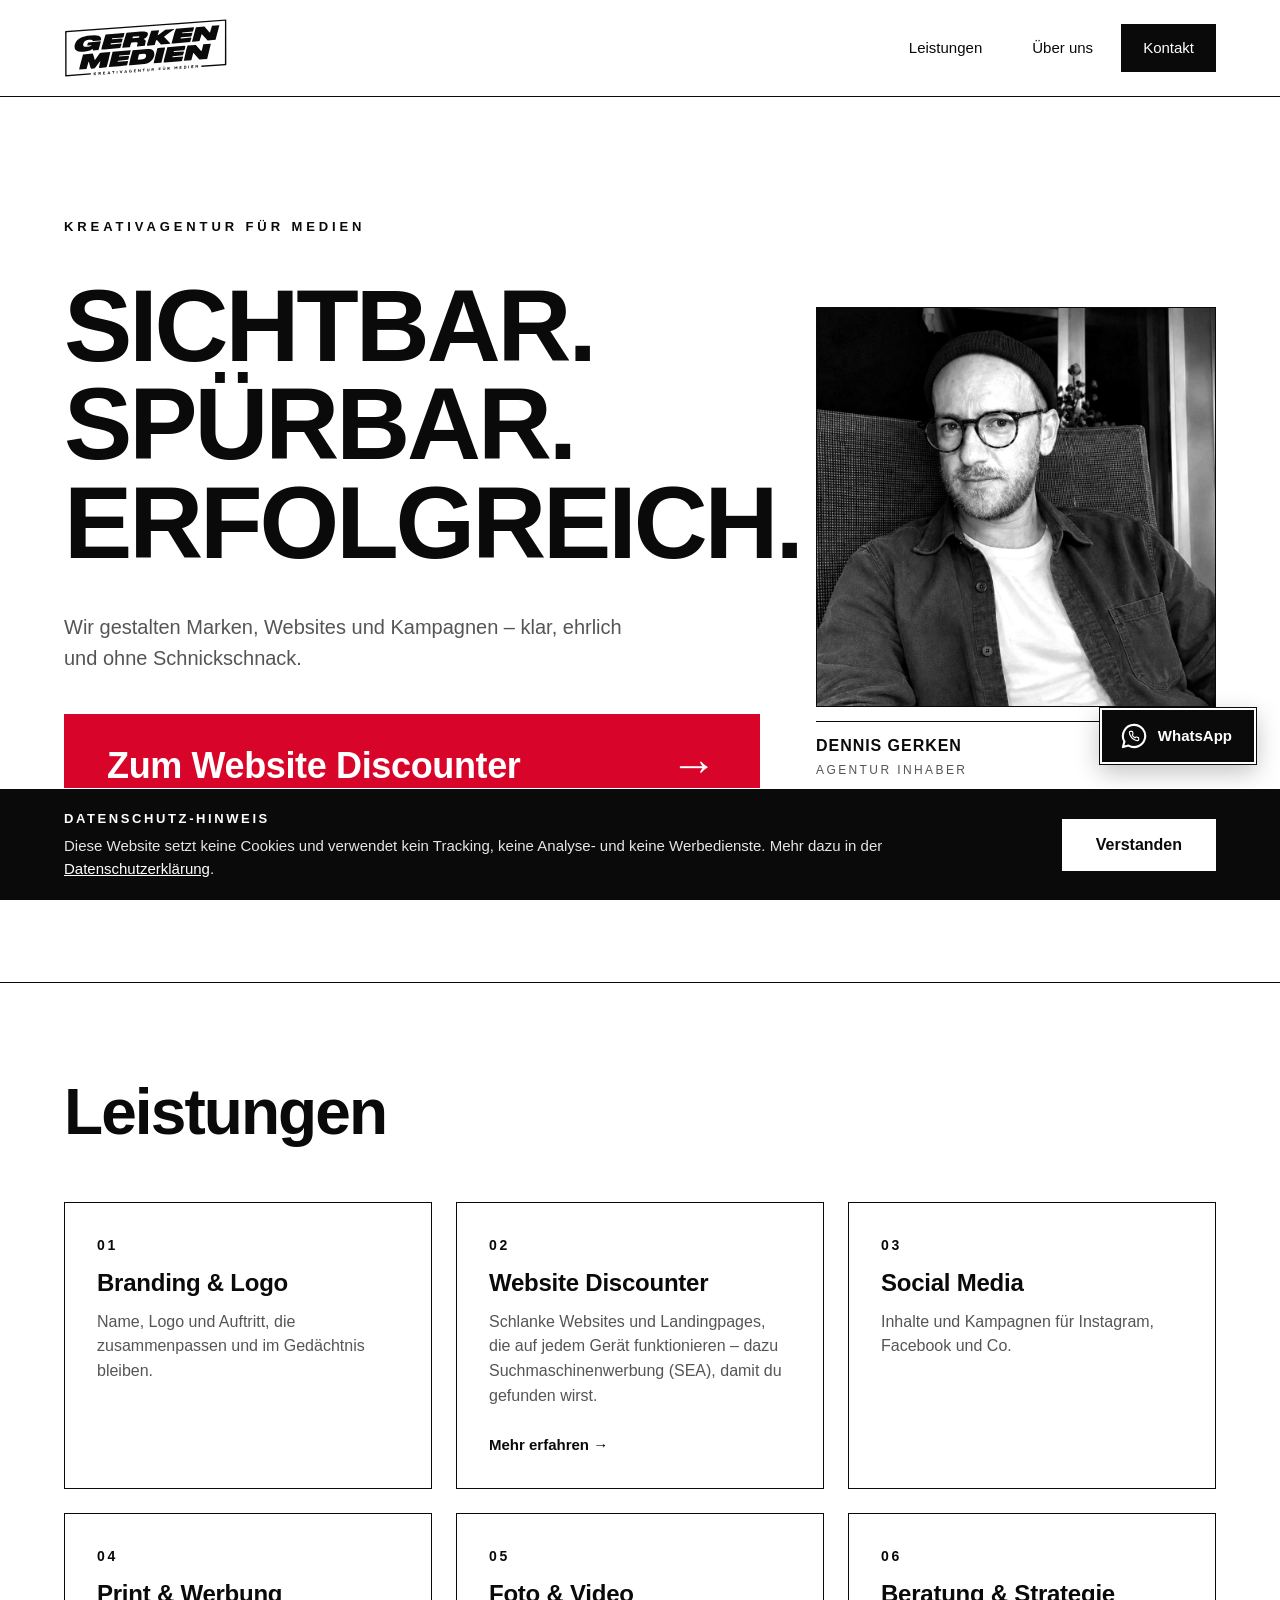
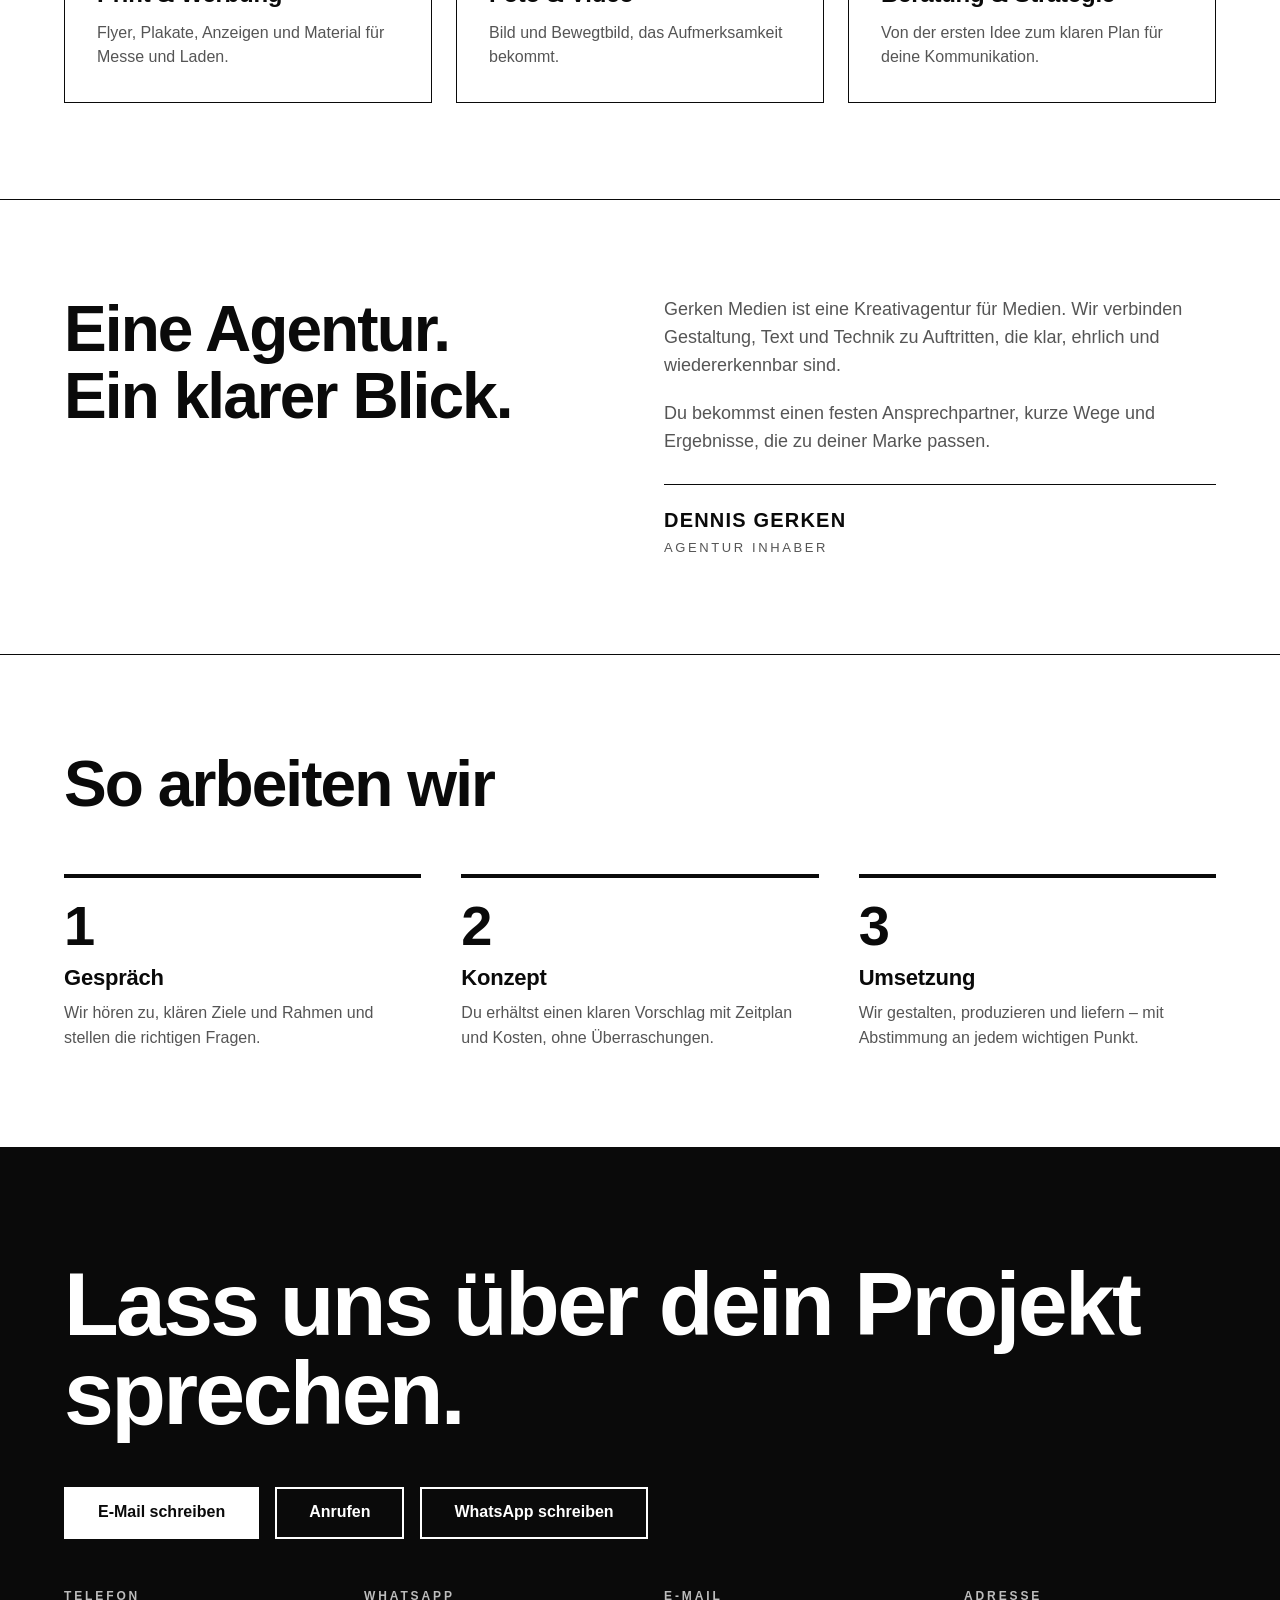
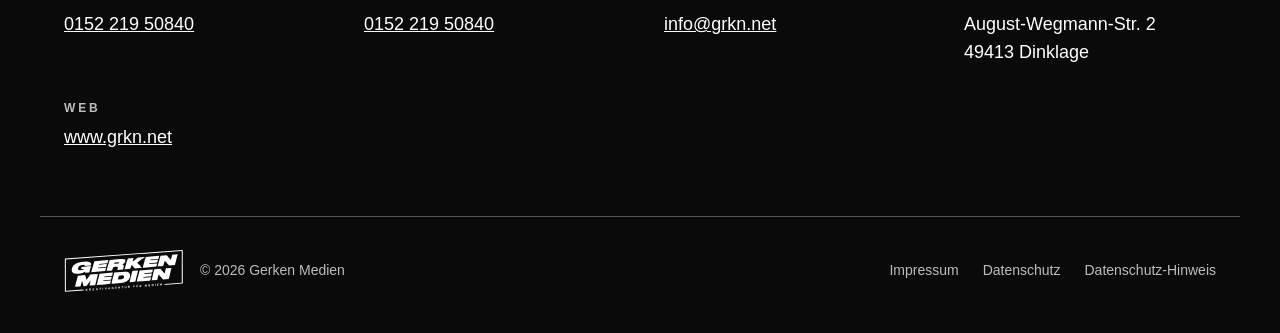
==== commit 37905c64: "Call-to-Action-Button in Signalrot Co-Authored-By: Claude Sonnet 5.5 <noreply@anthropic.com> Claude-" ====
--- a/index.html
+++ b/index.html
@@ -6,7 +6,7 @@
 <title>Gerken Medien – Kreativagentur für Medien in Dinklage</title>
 <meta name="description" content="Gerken Medien ist deine Kreativagentur für Medien: Branding, Webdesign, Social Media, Print, Foto und Video. Sichtbar. Spürbar. Erfolgreich.">
 <link rel="icon" href="favicon.svg" type="image/svg+xml">
-<link rel="stylesheet" href="style.css?v=20261034">
+<link rel="stylesheet" href="style.css?v=20261035">
 </head>
 <body>
 <a class="skip" href="#inhalt">Zum Inhalt springen</a>
--- a/style.css
+++ b/style.css
@@ -1,5 +1,5 @@
 /* Gerken Medien – schlichtes Schwarz-Weiß-Design, keine externen Ressourcen */
-:root{--ink:#0A0A0A;--paper:#FFFFFF;--muted:#555555;--soft:#BDBDBD}
+:root{--signal:#D90429;--ink:#0A0A0A;--paper:#FFFFFF;--muted:#555555;--soft:#BDBDBD}
 *{box-sizing:border-box}
 html{scroll-behavior:smooth}
 body{margin:0;background:var(--paper);color:var(--ink);font-family:"Helvetica Neue",Helvetica,Arial,system-ui,sans-serif;line-height:1.55;-webkit-font-smoothing:antialiased}
@@ -130,8 +130,8 @@
 @media (prefers-reduced-motion:reduce){.wa-float{transition:none}}
 
 /* Großer Call-to-Action im Header */
-.btn-cta{display:flex;align-items:center;justify-content:space-between;gap:24px;width:100%;min-height:104px;padding:0 40px;background:var(--ink);color:var(--paper);border:3px solid var(--ink);text-decoration:none;font-size:clamp(22px,3.4vw,36px);font-weight:800;letter-spacing:-0.01em;line-height:1.1;transition:background-color .2s ease,color .2s ease}
-.btn-cta:hover{background:var(--paper);color:var(--ink)}
+.btn-cta{display:flex;align-items:center;justify-content:space-between;gap:24px;width:100%;min-height:104px;padding:0 40px;background:var(--signal);color:var(--paper);border:3px solid var(--signal);text-decoration:none;font-size:clamp(22px,3.4vw,36px);font-weight:800;letter-spacing:-0.01em;line-height:1.1;transition:background-color .2s ease,color .2s ease}
+.btn-cta:hover{background:var(--paper);color:var(--signal)}
 .btn-cta .arrow{font-size:1.3em;transition:transform .2s ease}
 .btn-cta:hover .arrow{transform:translateX(8px)}
 @media (max-width:560px){.btn-cta{min-height:88px;padding:0 24px}}
